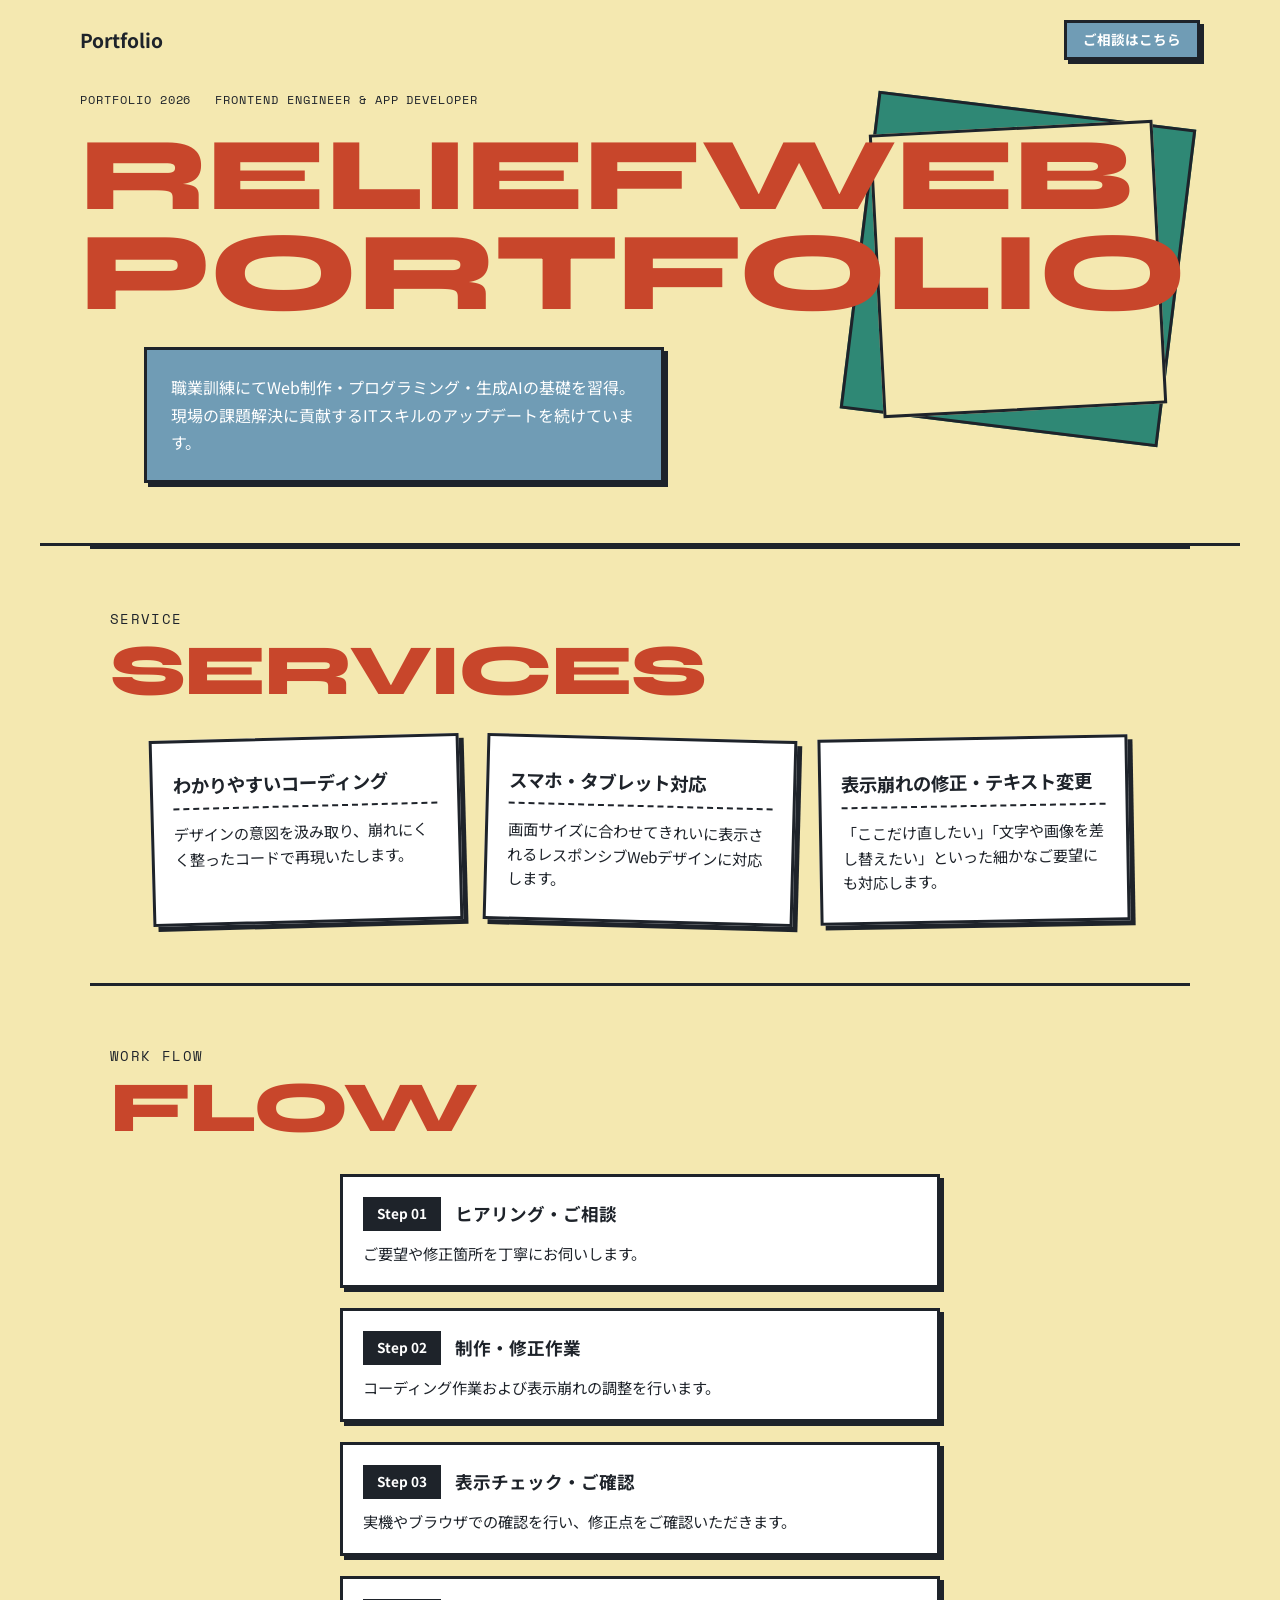
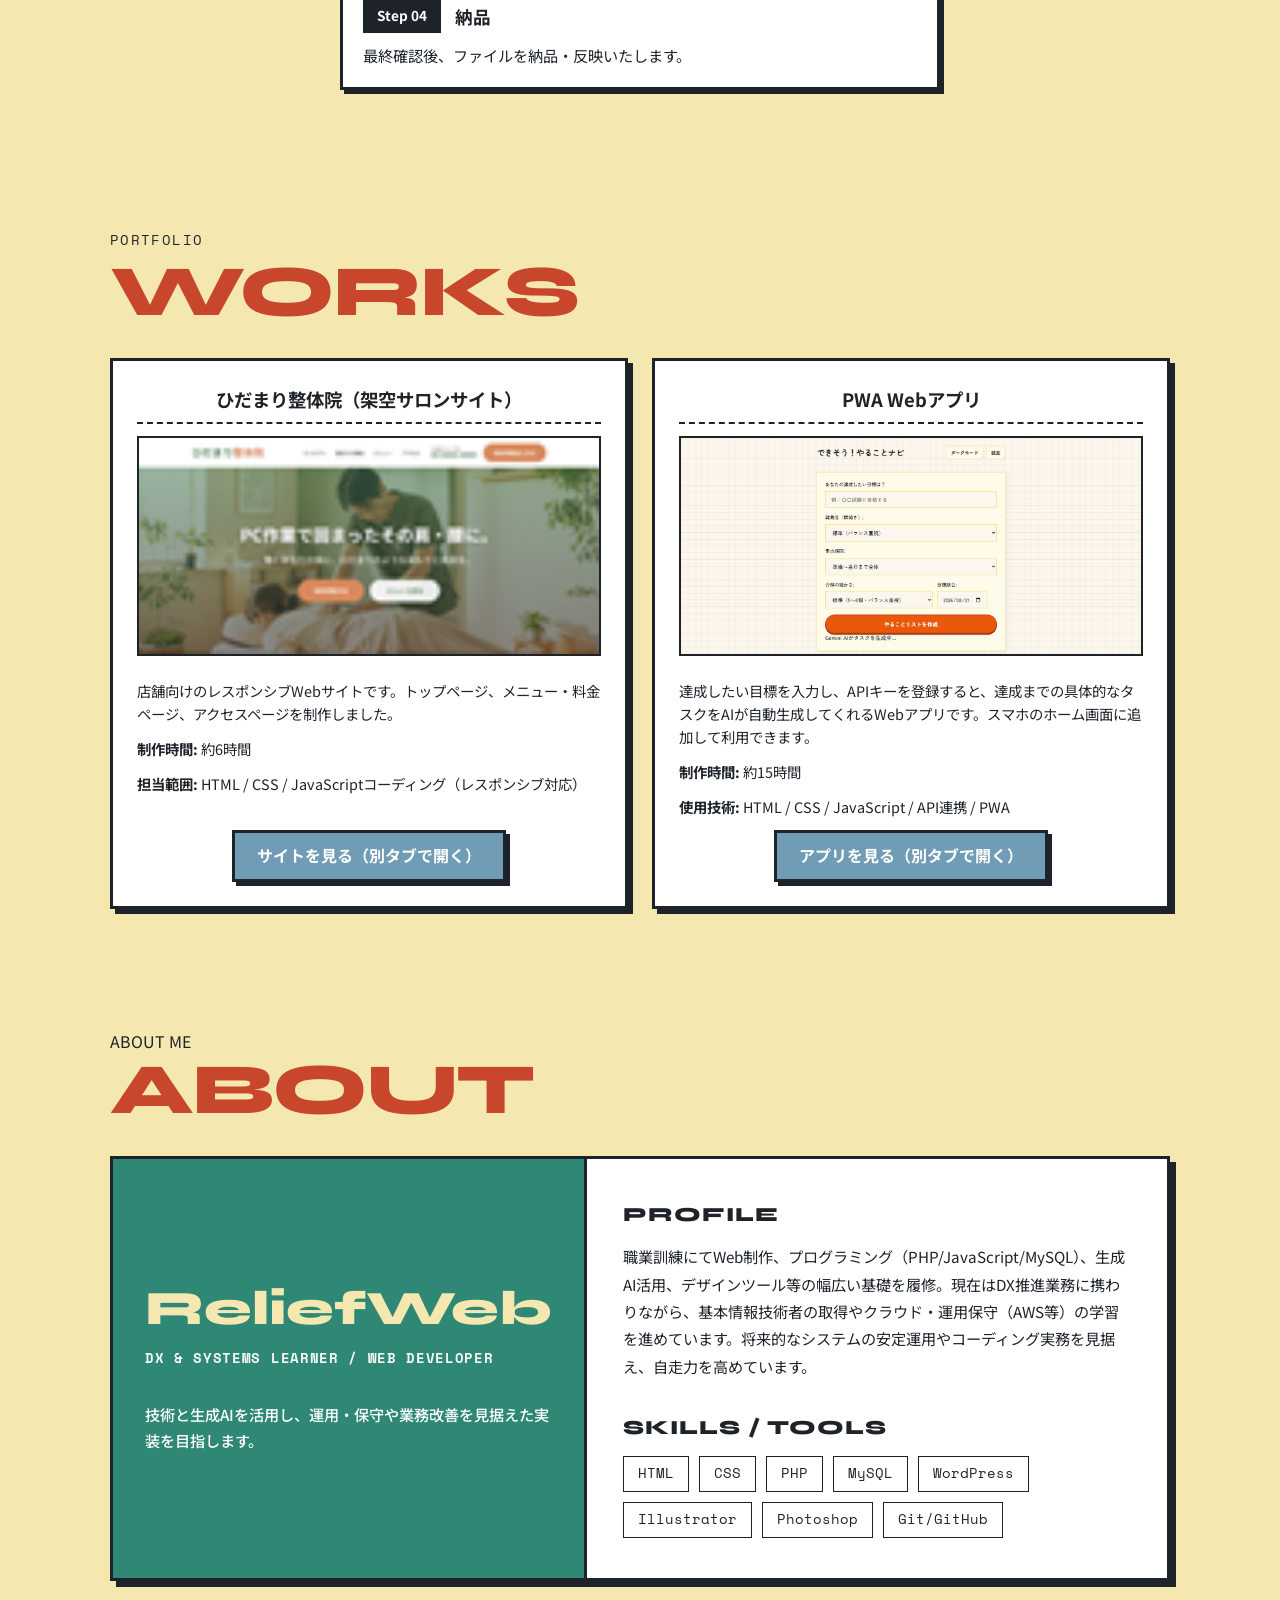
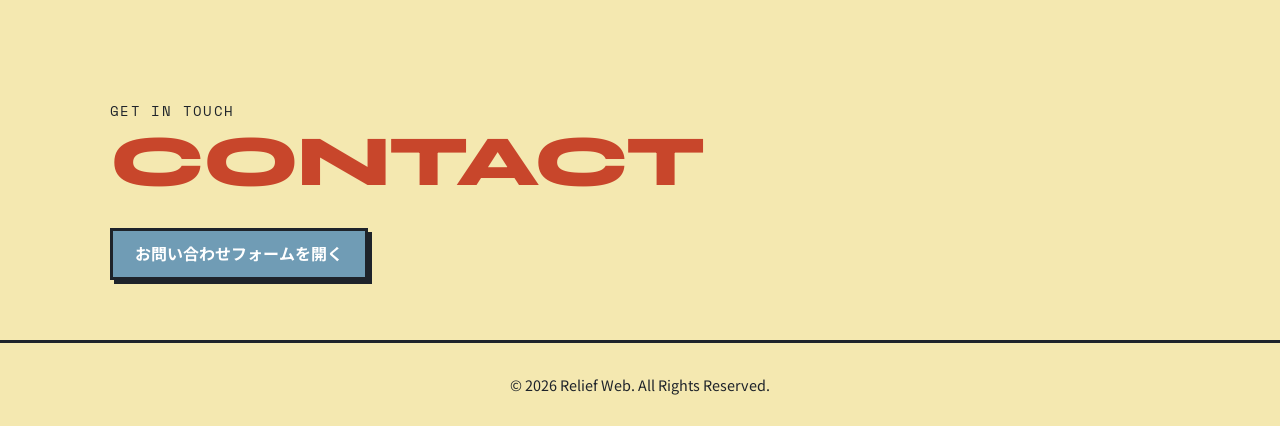
==== index.html @ 7569ce03 "Add files via upload" ====
<!DOCTYPE html>
<html lang="ja">
<head>
  <meta charset="UTF-8">
  <meta name="viewport" content="width=device-width, initial-scale=1.0">
  <!-- Google Fonts の読み込み -->
  <link rel="preconnect" href="https://fonts.googleapis.com">
  <link rel="preconnect" href="https://fonts.gstatic.com" crossorigin>
  <link href="https://fonts.googleapis.com/css2?family=Noto+Sans+JP:wght@400;500;700&family=Space+Mono&family=Syne:wght@800&display=swap" rel="stylesheet">
  <title>ReliefWeb | コーディング代行・ホームページ制作</title>
  <link rel="stylesheet" href="style.css">
</head>
<body>

  <!-- 1. ヘッダー -->
  <header class="site-header site-container">
    <div class="logo">Portfolio</div>
    <a href="#contact" class="btn header-btn">ご相談はこちら</a>
  </header>

  <main>
    <!-- 2. ヒーローエリア（メインビジュアル） -->
    <section class="hero site-container">
      <div class="hero-inner">
        <div class="hero-meta">
          <span>PORTFOLIO 2026</span>
          <span>FRONTEND ENGINEER & APP DEVELOPER</span>
        </div>
        <h1 class="hero-title">
          <span class="hero-title__main">RELIEFWEB</span>
          <span class="hero-title__sub">PORTFOLIO</span>
        </h1>
        <div class="hero-copy">
          <p>職業訓練にてWeb制作・プログラミング・生成AIの基礎を習得。現場の課題解決に貢献するITスキルのアップデートを続けています。</p>
        </div>
        <div class="hero-decor" aria-hidden="true"></div>
      </div>
    </section>

    <!-- 3. サービス内容 -->
    <section id="service">
      <div class="section-meta">SERVICE</div>
      <h2 class="section-title">SERVICES</h2>
      
      <div class="service__container">
        <article>
          <h3>わかりやすいコーディング</h3>
          <p>デザインの意図を汲み取り、崩れにくく整ったコードで再現いたします。</p>
        </article>

        <article>
          <h3>スマホ・タブレット対応</h3>
          <p>画面サイズに合わせてきれいに表示されるレスポンシブWebデザインに対応します。</p>
        </article>

        <article>
          <h3>表示崩れの修正・テキスト変更</h3>
          <p>「ここだけ直したい」「文字や画像を差し替えたい」といった細かなご要望にも対応します。</p>
        </article>
      </div>
    </section>

    <!-- 4. 制作の流れ -->
    <section id="flow">
      <div class="section-meta">WORK FLOW</div>
      <h2 class="section-title">FLOW</h2>
      <ol>
        <li>
          <span>Step 01</span>
          <h3>ヒアリング・ご相談</h3>
          <p>ご要望や修正箇所を丁寧にお伺いします。</p>
        </li>
        <li>
          <span>Step 02</span>
          <h3>制作・修正作業</h3>
          <p>コーディング作業および表示崩れの調整を行います。</p>
        </li>
        <li>
          <span>Step 03</span>
          <h3>表示チェック・ご確認</h3>
          <p>実機やブラウザでの確認を行い、修正点をご確認いただきます。</p>
        </li>
        <li>
          <span>Step 04</span>
          <h3>納品</h3>
          <p>最終確認後、ファイルを納品・反映いたします。</p>
        </li>
      </ol>
    </section>

    <!-- 制作実績 (Works Section) -->
    <section id="works">
      <div class="section-meta">PORTFOLIO</div>
      <h2 class="section-title">WORKS</h2>
      <div class="works__container">

        <!-- 実績 1: 整体院サイト -->
        <article class="works__card">
          <div class="works__body">
            <h3>ひだまり整体院（架空サロンサイト）</h3>
            <div class="works__image">
              <img src="images/01.png" alt="ひだまり整体院 サンプルサイト">
            </div>
            <p class="works__desc">店舗向けのレスポンシブWebサイトです。トップページ、メニュー・料金ページ、アクセスページを制作しました。</p>
            <p class="works__meta"><strong>制作時間:</strong> 約6時間</p>
            <p class="works__meta"><strong>担当範囲:</strong> HTML / CSS / JavaScriptコーディング（レスポンシブ対応）</p>
            <a href="https://reliefweb0202.github.io/hidamari-seitai/" target="_blank" rel="noopener" class="btn">サイトを見る（別タブで開く）</a>
          </div>
        </article>

        <!-- 実績 2: PWAアプリ -->
        <article class="works__card">
          <div class="works__body">
            <h3>PWA Webアプリ</h3>
            <div class="works__image">
              <img src="images/02.png" alt="PWA Webアプリ">
            </div>
            <p class="works__desc">達成したい目標を入力し、APIキーを登録すると、達成までの具体的なタスクをAIが自動生成してくれるWebアプリです。スマホのホーム画面に追加して利用できます。</p>
            <p class="works__meta"><strong>制作時間:</strong> 約15時間</p>
            <p class="works__meta"><strong>使用技術:</strong> HTML / CSS / JavaScript / API連携 / PWA</p>
            <a href="https://reliefweb0202.github.io/yarukoto-navi/" target="_blank" rel="noopener" class="btn">アプリを見る（別タブで開く）</a>
          </div>
        </article>

      </div>
    </section>

    <!-- プロフィール & スキルセクション (ABOUT) -->
    <section id="about" class="about-section">
      <div class="about-meta">ABOUT ME</div>
      <h2 class="about-title">ABOUT</h2>

      <div class="about-card">
        <div class="about-card__left">
          <h3 class="about-name">ReliefWeb</h3>
          <p class="about-sub">DX & SYSTEMS LEARNER / WEB DEVELOPER</p>
          <p class="about-catch">技術と生成AIを活用し、運用・保守や業務改善を見据えた実装を目指します。</p>
        </div>

        <div class="about-card__right">
          <div class="about-block">
            <h3 class="about-heading">PROFILE</h3>
            <p class="about-text">
              職業訓練にてWeb制作、プログラミング（PHP/JavaScript/MySQL）、生成AI活用、デザインツール等の幅広い基礎を履修。現在はDX推進業務に携わりながら、基本情報技術者の取得やクラウド・運用保守（AWS等）の学習を進めています。将来的なシステムの安定運用やコーディング実務を見据え、自走力を高めています。
            </p>
          </div>

          <div class="about-block">
            <h3 class="about-heading">SKILLS / TOOLS</h3>
            <ul class="skills-list">
              <li>HTML</li>
              <li>CSS</li>
              <li>PHP</li>
              <li>MySQL</li>
              <li>WordPress</li>
              <li>Illustrator</li>
              <li>Photoshop</li>
              <li>Git/GitHub</li>
            </ul>
          </div>
        </div>
      </div>
    </section>

    <!-- 6. お問い合わせ -->
    <section id="contact">
      <div class="section-meta">GET IN TOUCH</div>
      <h2 class="section-title">CONTACT</h2>
      <a href="https://forms.gle/KdnSxsu2aydY5RtW8" target="_blank" rel="noopener" class="btn">お問い合わせフォームを開く</a>
    </section>
  </main>

  <!-- フッター -->
  <footer>
    <p>&copy; 2026 Relief Web. All Rights Reserved.</p>
  </footer>

</body>
</html>
---- style.css ----
:root {
	--color-bg: #F4E8B0;       /* レトロイエロー */
	--color-teal: #2F8875;     /* ティールグリーン */
	--color-red: #C8462B;      /* テラコッタレッド */
	--color-blue: #709CB5;     /* スモーキーブルー */
	--color-white: #FFFFFF;
	--color-text: #1E232A;
	--color-line: #1E232A;

	--font-heading: 'Syne', sans-serif;
	--font-body: 'Noto Sans JP', sans-serif;
	--font-mono: 'Space Mono', monospace;

	--border: 3px solid var(--color-line);
}

/* ==========================================
   1. 基本設定（リセット・ベーススタイル）
   ========================================== */
* {
	box-sizing: border-box;
	margin: 0;
	padding: 0;
}

html {
	scroll-behavior: smooth;
}

body {
	font-family: var(--font-body);
	color: var(--color-text);
	line-height: 1.6;
	background-color: var(--color-bg);
	text-align: center;
	overflow-x: hidden;
}

a {
	text-decoration: none;
	color: inherit;
}

/* ==========================================
   2. 共通レイアウト & 見出し・ボタンパーツ
   ========================================== */
section {
	max-width: 1100px;
	margin: 0 auto;
	padding: 60px 20px;
	text-align: left;
}

.section-meta {
	font-family: var(--font-mono);
	font-size: 0.85rem;
	letter-spacing: 0.1em;
	color: var(--color-text);
	margin-bottom: 4px;
}

.section-title, h2 {
	font-family: var(--font-heading);
	font-size: clamp(3rem, 7vw, 4.5rem);
	font-weight: 800;
	color: var(--color-red);
	text-align: left;
	margin-bottom: 30px;
	line-height: 1;
	letter-spacing: -0.03em;
}

/* 共通サブボタン */
.btn {
	display: inline-block;
	padding: 10px 22px;
	background-color: var(--color-blue);
	color: var(--color-white);
	font-weight: bold;
	border: var(--border);
	border-radius: 0;
	box-shadow: 4px 4px 0 var(--color-line);
	transition: transform 0.1s, box-shadow 0.1s;
}

.btn:hover {
	transform: translate(-2px, -2px);
	box-shadow: 6px 6px 0 var(--color-line);
}

/* 共通メインボタン */
.btn-main {
	display: inline-block;
	font-size: 1.1rem;
	font-weight: bold;
	padding: 16px 36px;
	background-color: var(--color-blue);
	color: var(--color-white);
	border: var(--border);
	border-radius: 0;
	box-shadow: 4px 4px 0 var(--color-line);
	transition: transform 0.1s, box-shadow 0.1s;
	margin-bottom: 50px;
}

.btn-main:hover {
	transform: translate(-2px, -2px);
	box-shadow: 6px 6px 0 var(--color-line);
}

/* ==========================================
   3. ヘッダー (Header)
   ========================================== */
.site-header {
	display: flex;
	justify-content: space-between;
	align-items: center;
	padding-top: 20px;
	padding-bottom: 10px;
	background-color: var(--color-bg);
}

.site-header .logo {
	font-family: var(--font-body);
	font-weight: bold;
	font-size: 1.2rem;
}

.header-btn {
	padding: 6px 16px;
	font-size: 0.85rem;
}

/* ==========================================
   4. メインビジュアル (Hero Section)
   ========================================== */
.site-container {
	width: 100%;
	max-width: 1200px;
	margin-inline: auto;
	padding-left: clamp(16px, 4vw, 40px);
	padding-right: clamp(16px, 4vw, 40px);
}

.hero {
	position: relative;
	overflow: hidden;
	width: 100%;
	padding-top: 20px;
	padding-bottom: 60px;
	border-bottom: var(--border);
	background-color: var(--color-bg);
}

.hero-inner {
	position: relative;
	width: 100%;
}

.hero-meta {
	display: flex;
	flex-wrap: wrap;
	gap: 12px 24px;
	margin-bottom: 20px;
	font-family: var(--font-mono);
	font-size: 12px;
	letter-spacing: 0.08em;
}

.hero-title {
	position: relative;
	z-index: 2;
	width: 100%;
	margin: 0;
	font-family: var(--font-heading);
	font-weight: 800;
	line-height: 0.9;
	letter-spacing: -0.03em;
	text-transform: uppercase;
	color: var(--color-red);
	text-align: left;
	
}

.hero-title__main {
	display: block;
	font-size: clamp(1.6rem, 8.5vw, 6.5rem);
	white-space: normal;
}

.hero-title__sub {
	display: block;
	font-size: clamp(1.8rem, 9.5vw, 7rem);
	white-space: normal;
}

.hero-copy {
	position: relative;
	z-index: 3;
	max-width: 520px;
	margin: 24px 0 0 clamp(0px, 5vw, 80px);
	padding: 24px;
	border: var(--border);
	background: var(--color-blue);
	color: var(--color-white);
	text-align: left;
	box-shadow: 4px 4px 0 var(--color-line);
}

.hero-copy p {
	margin: 0;
	line-height: 1.7;
}

/* 右上の装飾枠 */
.hero-decor {
	position: absolute;
	right: 2%;
	top: 5%;
	width: clamp(180px, 28vw, 320px);
	aspect-ratio: 1;
	background: var(--color-teal);
	border: var(--border);
	transform: rotate(7deg);
	z-index: 1;
}

.hero-decor::after {
	content: '';
	position: absolute;
	inset: 15px;
	border: var(--border);
	background: var(--color-bg);
	transform: rotate(-10deg);
}

/* ==========================================
   5. サービス内容 (#service)
   ========================================== */
#service {
	border-top: var(--border);
	border-bottom: var(--border);
	padding: 60px 20px;
	overflow: hidden;
	background-color: var(--color-bg);
}

.service__container {
	display: flex;
	flex-wrap: wrap;
	justify-content: center;
	gap: 24px;
}

#service article {
	flex: 1 1 calc(33.333% - 24px);
	max-width: 310px;
	min-width: 260px;
	background-color: var(--color-white);
	padding: 28px 20px;
	border: var(--border);
	box-shadow: 5px 5px 0 var(--color-line);
	text-align: left;
	border-radius: 0;
}

#service article:nth-child(1) { transform: rotate(-1.5deg); }
#service article:nth-child(2) { transform: rotate(1.5deg); }
#service article:nth-child(3) { transform: rotate(-1deg); }

#service article h3 {
	font-size: 1.15rem;
	font-weight: bold;
	color: var(--color-text);
	margin-bottom: 12px;
	padding-bottom: 8px;
	border-bottom: 2px dashed var(--color-line);
}

#service article p {
	font-size: 0.95rem;
	color: var(--color-text);
	line-height: 1.6;
}

/* ==========================================
   6. 制作の流れ (#flow)
   ========================================== */
#flow ol {
	list-style: none;
	padding: 0;
	max-width: 600px;
	margin: 0 auto;
}

#flow li {
	background-color: var(--color-white);
	border: var(--border);
	box-shadow: 4px 4px 0 var(--color-line);
	padding: 20px;
	margin-bottom: 20px;
	text-align: left;
	border-radius: 0;
}

#flow li span {
	display: inline-block;
	background-color: var(--color-text);
	color: var(--color-white);
	font-size: 0.85rem;
	font-weight: bold;
	padding: 4px 12px;
	border: 2px solid var(--color-line);
	margin-right: 10px;
	border-radius: 0;
}

#flow li h3 {
	display: inline-block;
	font-size: 1.1rem;
	color: var(--color-text);
	margin: 0;
	vertical-align: middle;
}

#flow li p {
	font-size: 0.95rem;
	color: var(--color-text);
	margin-top: 10px;
	line-height: 1.6;
}

/* ==========================================
   7. 制作実績 (#works)
   ========================================== */
#works {
	padding: 60px 20px;
	background-color: var(--color-bg);
}

.works__container {
	max-width: 1100px;
	margin: 0 auto;
	display: flex;
	gap: 24px;
	justify-content: center;
	align-items: stretch;
}

.works__card {
	flex: 1 1 calc(50% - 12px);
	background-color: var(--color-white);
	border: var(--border);
	box-shadow: 5px 5px 0 var(--color-line);
	padding: 24px;
	text-align: left;
	display: flex;
	flex-direction: column;
	border-radius: 0;
}

.works__body {
	display: flex;
	flex-direction: column;
	flex: 1;
}

.works__body h3 {
	font-size: 1.15rem;
	font-weight: bold;
	color: var(--color-text);
	margin-bottom: 12px;
	padding-bottom: 8px;
	border-bottom: 2px dashed var(--color-line);
	text-align: center;
}

.works__image {
	margin-bottom: 16px;
	text-align: center;
}

.works__image img {
	width: 100%;
	height: 220px;
	object-fit: cover;
	object-position: top;
	border: 2px solid var(--color-line);
	border-radius: 0; /* 直角に統一 */
}

.works__desc, .works__meta {
	font-size: 0.9rem;
	color: var(--color-text);
	line-height: 1.6;
	margin-bottom: 12px;
}

.works__card .btn {
	margin-top: auto;
	align-self: center;
}

/* ==========================================
   8. プロフィール & スキル (ABOUT)
   ========================================== */
.about-section {
	max-width: 1100px;
	margin: 0 auto;
	padding: 60px 20px;
	text-align: left;
}

.about-card {
	display: flex;
	border: var(--border);
	background-color: var(--color-white);
	box-shadow: 6px 6px 0 var(--color-line);
}

.about-card__left {
	flex: 0 0 42%;
	background-color: var(--color-teal);
	color: var(--color-white);
	padding: 40px 32px;
	display: flex;
	flex-direction: column;
	justify-content: center;
	border-right: var(--border);
}

.about-name {
	font-family: var(--font-heading);
	font-size: clamp(2rem, 4vw, 3rem);
	font-weight: 800;
	color: var(--color-bg);
	margin-bottom: 12px;
	line-height: 1.1;
}

.about-sub {
	font-family: var(--font-mono);
	font-size: 0.85rem;
	font-weight: bold;
	letter-spacing: 0.05em;
	margin-bottom: 32px;
	opacity: 0.95;
}

.about-catch {
	font-size: 0.95rem;
	line-height: 1.7;
	font-weight: 500;
}

.about-card__right {
	flex: 1;
	padding: 40px 36px;
	background-color: var(--color-white);
	color: var(--color-text);
	display: flex;
	flex-direction: column;
	gap: 32px;
}

.about-heading {
	font-family: var(--font-heading);
	font-size: 1.25rem;
	font-weight: 800;
	color: var(--color-text);
	margin-bottom: 12px;
	letter-spacing: 0.05em;
}

.about-text {
	font-size: 0.95rem;
	line-height: 1.8;
	color: var(--color-text);
}

.skills-list {
	display: flex;
	flex-wrap: wrap;
	gap: 10px;
	list-style: none;
	padding: 0;
	margin: 0;
}

.skills-list li {
	font-family: var(--font-mono);
	font-size: 0.85rem;
	padding: 6px 14px;
	border: 1.5px solid var(--color-line);
	background-color: var(--color-white);
	color: var(--color-text);
	border-radius: 0;
}

/* ==========================================
   9. フッター (Footer)
   ========================================== */
footer {
	text-align: center;
	padding: 30px 20px;
	background-color: var(--color-bg);
	border-top: var(--border);
	font-size: 0.9rem;
	color: var(--color-text);
}

/* ==========================================
   10. レスポンシブ対応 (768px / 820px 以下)
   ========================================== */
@media (max-width: 820px) {
	.about-card {
		flex-direction: column;
	}

	.about-card__left {
		flex: 1 1 100%;
		border-right: none;
		border-bottom: var(--border);
		padding: 32px 24px;
	}

	.about-card__right {
		padding: 32px 24px;
	}
}

@media (max-width: 768px) {
	.hero-copy {
		margin-left: 0;
	}

	.hero-decor {
		top: 0;
		opacity: 0.6;
	}

	#service article {
		flex: 0 0 100%;
		max-width: 100%;
		transform: none !important;
	}

	.works__container {
		flex-direction: column;
	}

	.works__card {
		flex: 1 1 100%;
	}
}
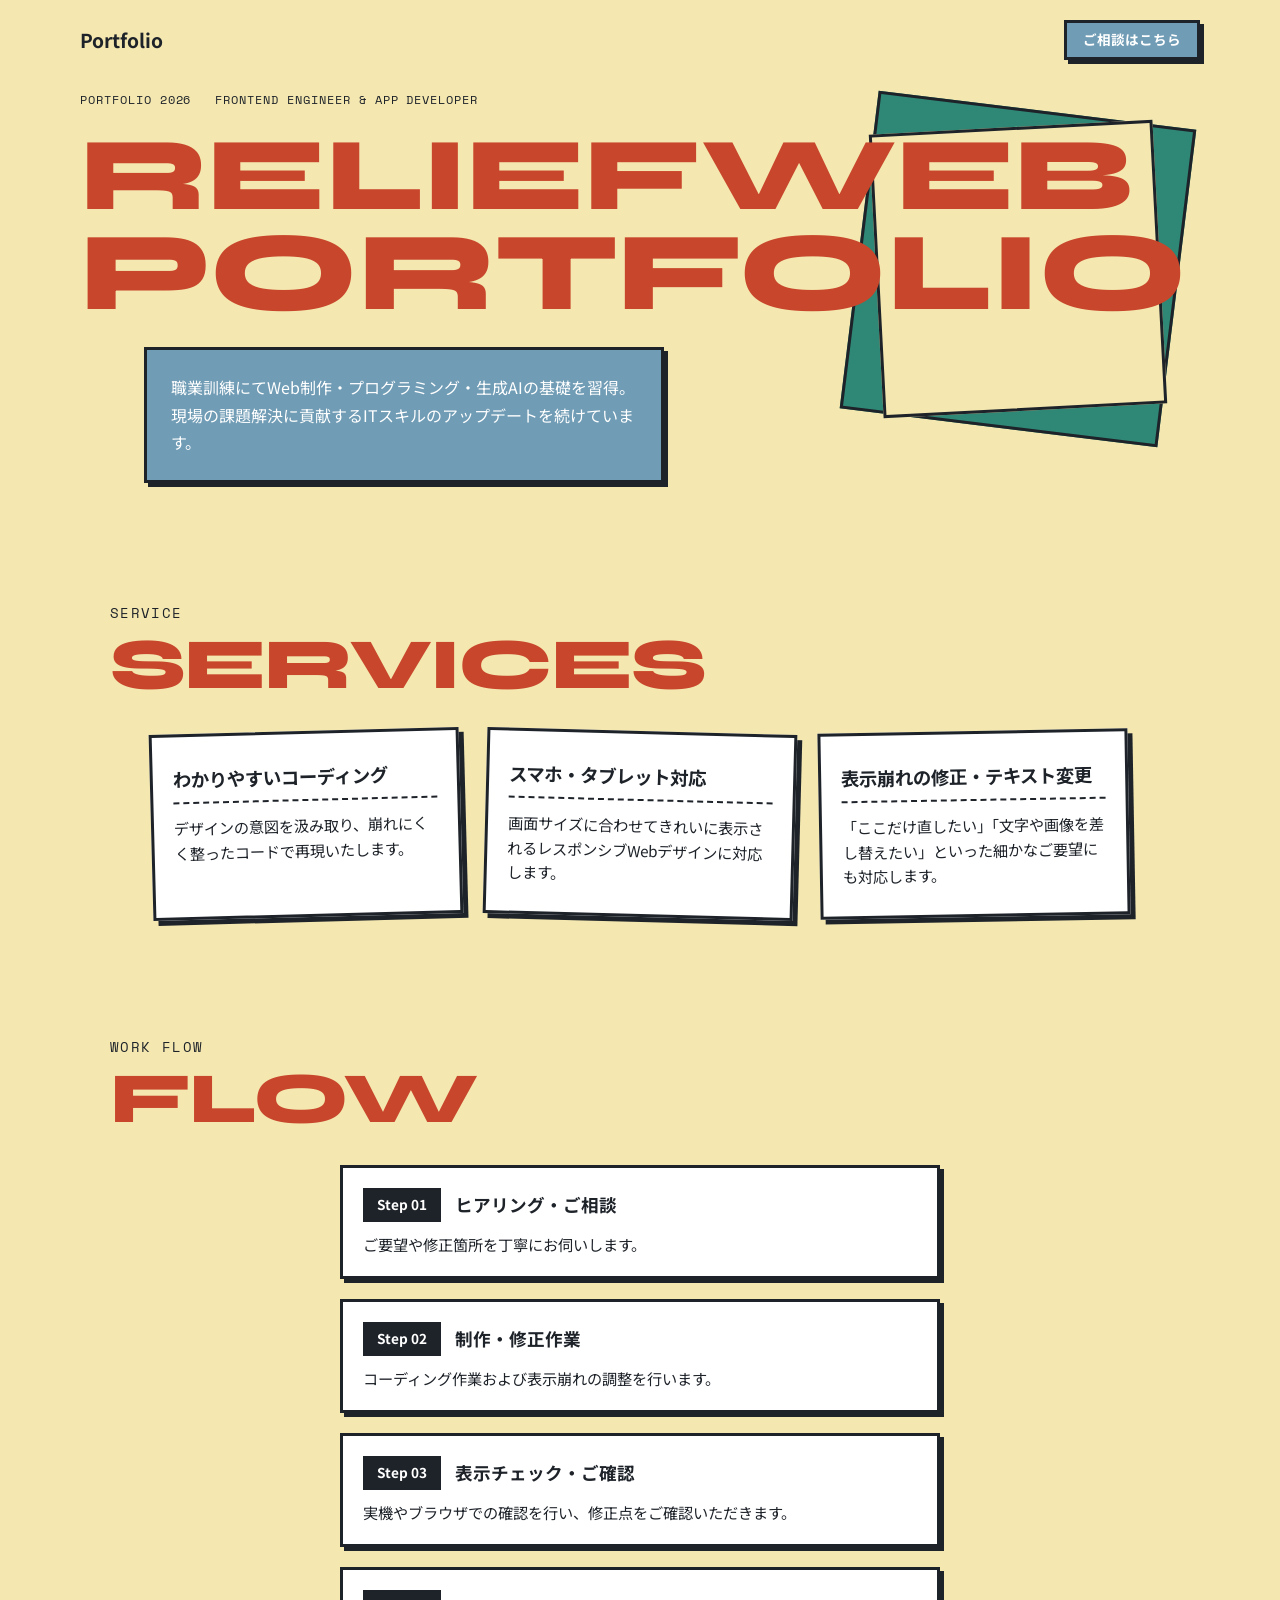
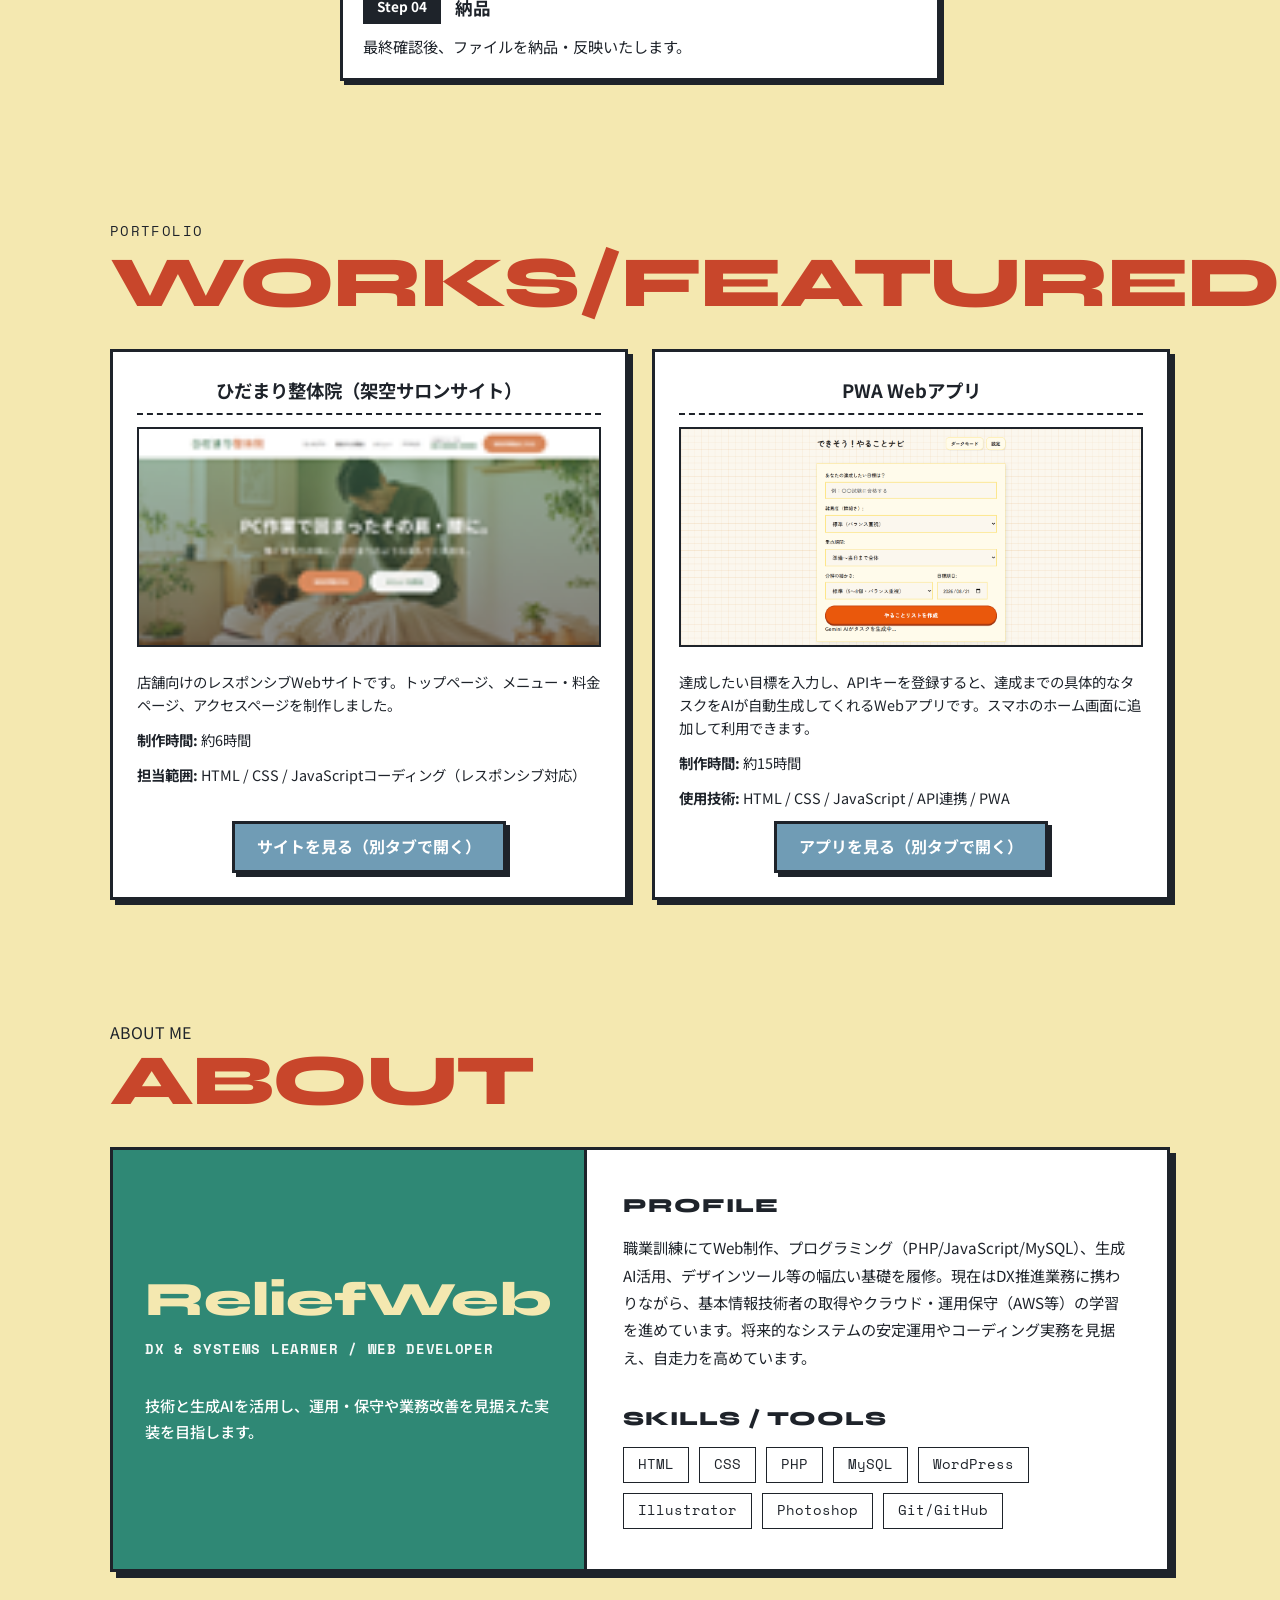
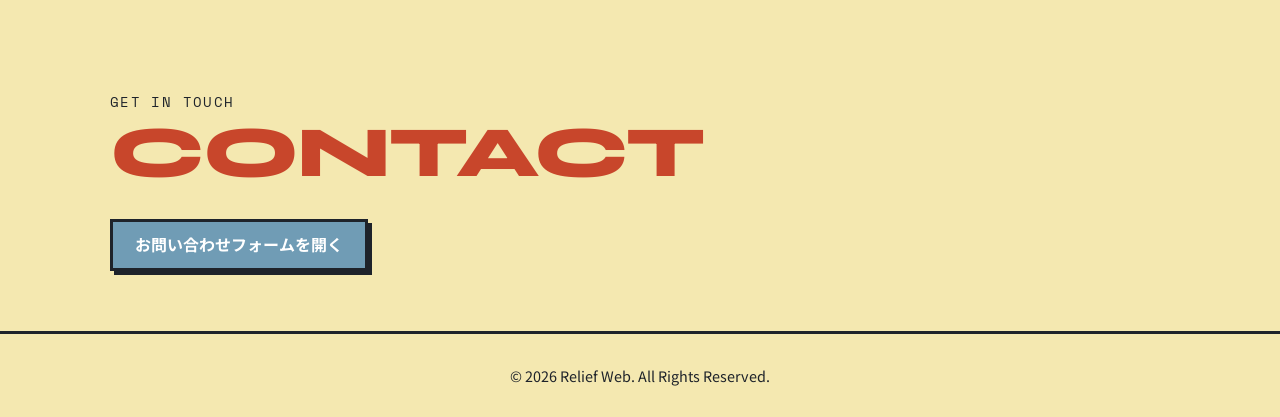
==== commit a5d6d6e4: "Update index.html" ====
--- a/index.html
+++ b/index.html
@@ -91,7 +91,7 @@
     <!-- 制作実績 (Works Section) -->
     <section id="works">
       <div class="section-meta">PORTFOLIO</div>
-      <h2 class="section-title">WORKS</h2>
+      <h2 class="section-title">WORKS/FEATURED</h2>
       <div class="works__container">
 
         <!-- 実績 1: 整体院サイト -->
@@ -176,4 +176,4 @@
   </footer>
 
 </body>
-</html>+</html>
--- a/style.css
+++ b/style.css
@@ -148,7 +148,6 @@
 	width: 100%;
 	padding-top: 20px;
 	padding-bottom: 60px;
-	border-bottom: var(--border);
 	background-color: var(--color-bg);
 }
 
@@ -238,8 +237,6 @@
    5. サービス内容 (#service)
    ========================================== */
 #service {
-	border-top: var(--border);
-	border-bottom: var(--border);
 	padding: 60px 20px;
 	overflow: hidden;
 	background-color: var(--color-bg);
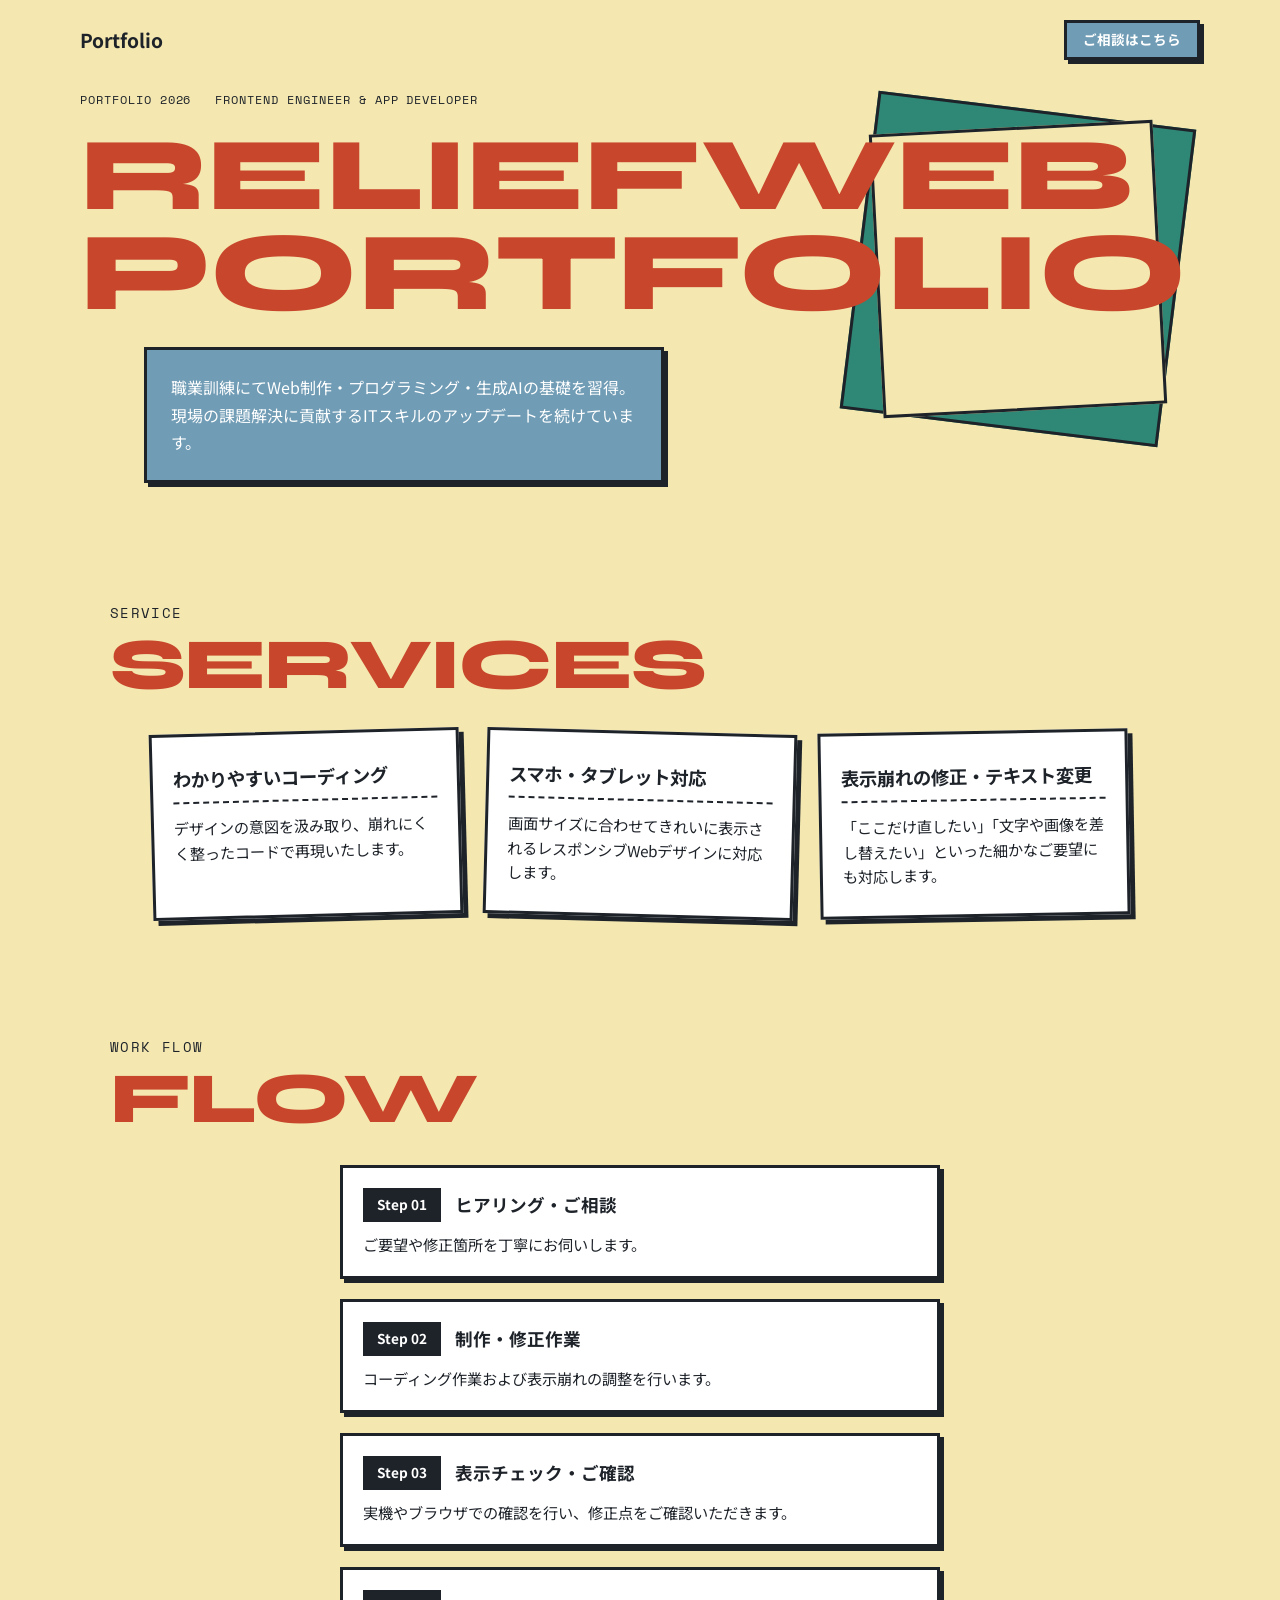
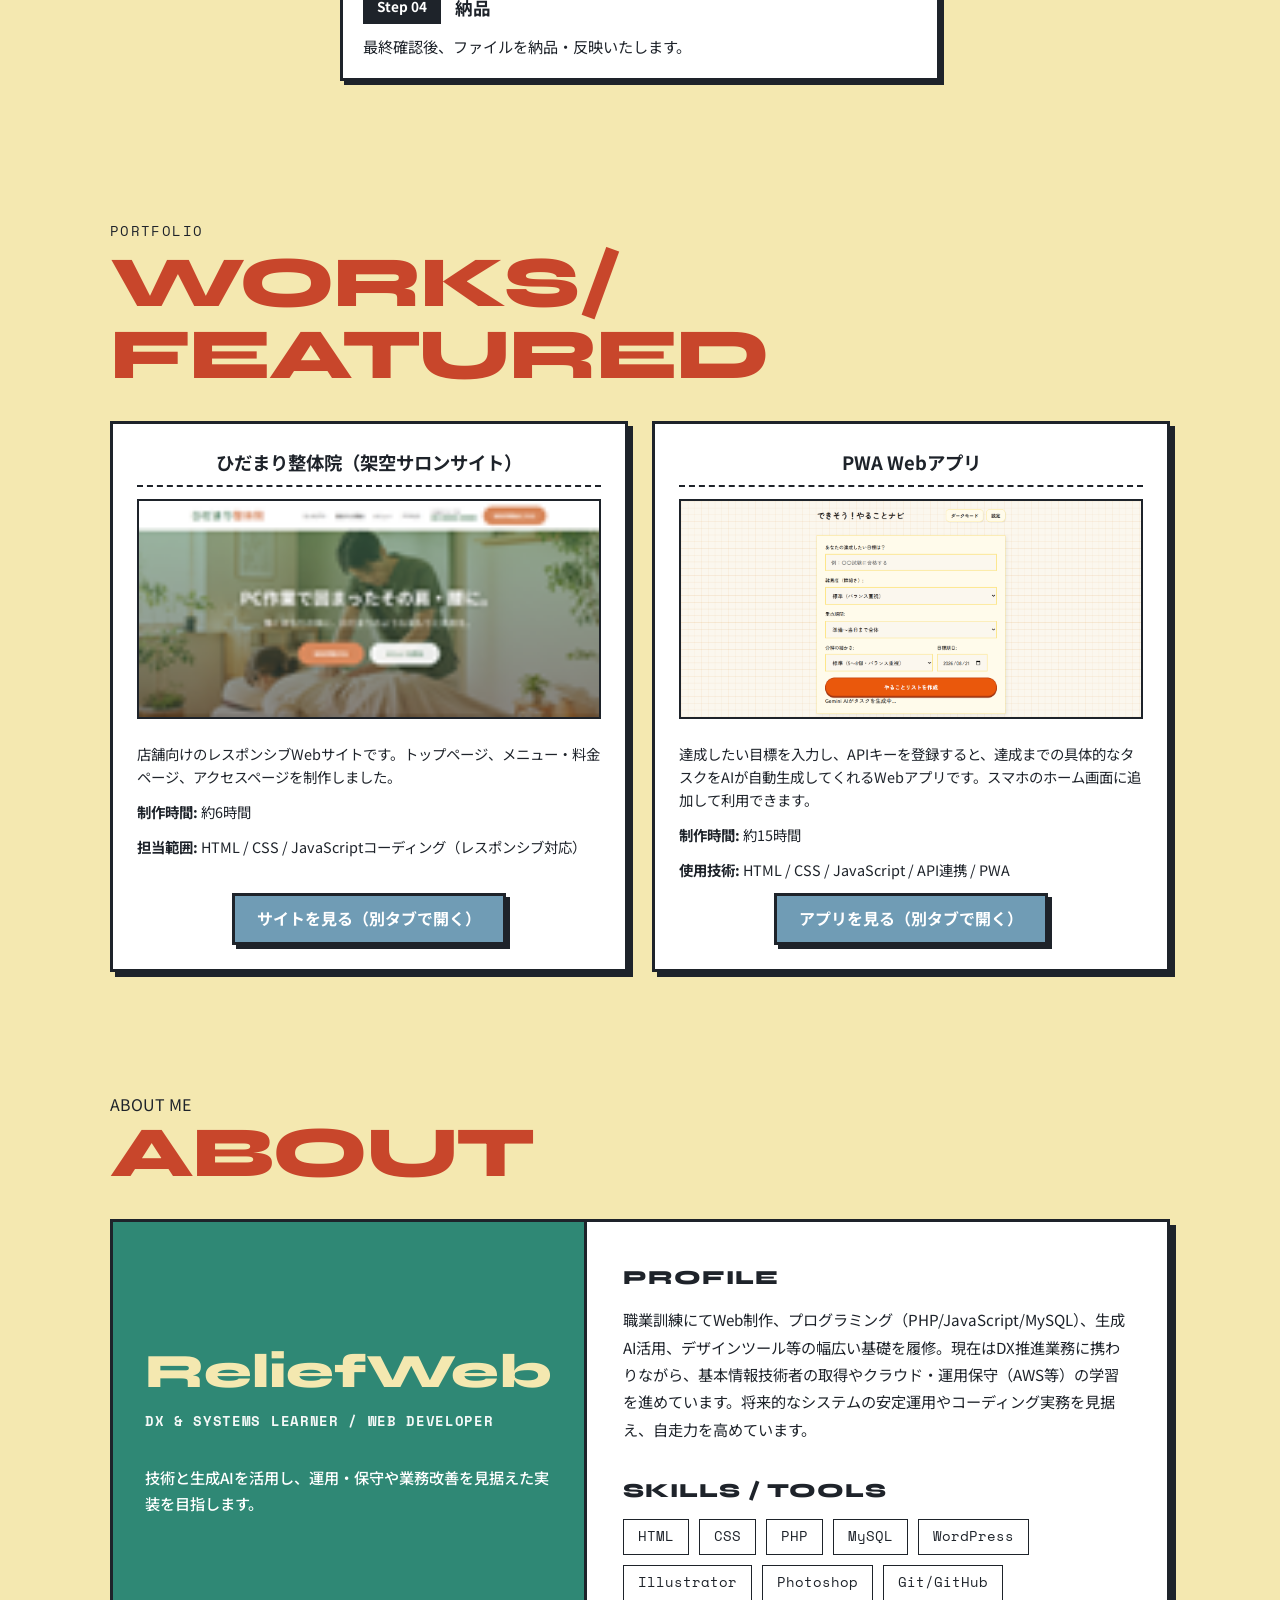
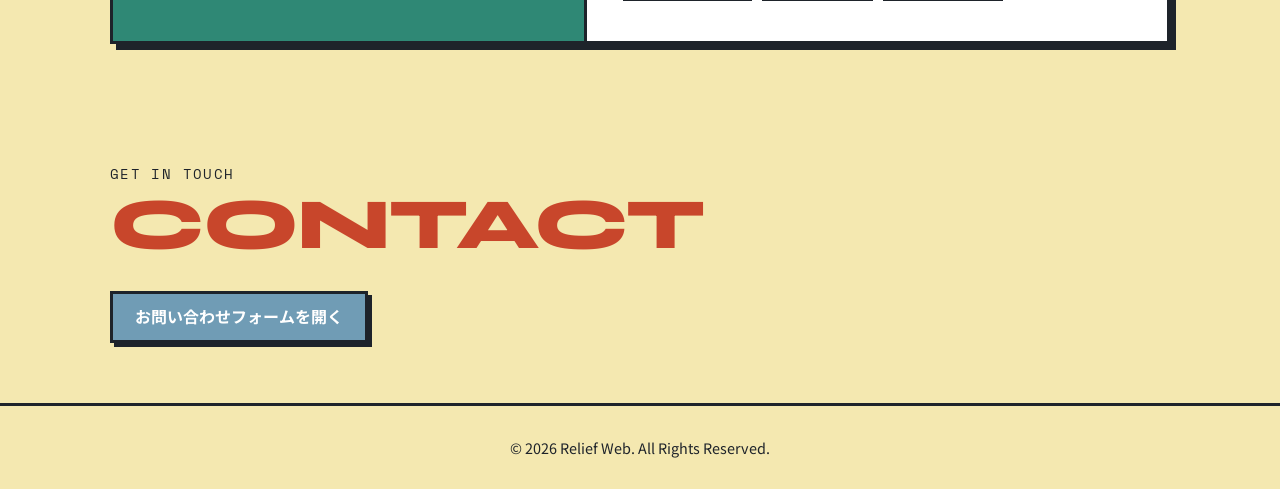
==== commit 351ff8f6: "Update index.html" ====
--- a/index.html
+++ b/index.html
@@ -91,7 +91,7 @@
     <!-- 制作実績 (Works Section) -->
     <section id="works">
       <div class="section-meta">PORTFOLIO</div>
-      <h2 class="section-title">WORKS/FEATURED</h2>
+      <h2 class="section-title">WORKS/<br>FEATURED</h2>
       <div class="works__container">
 
         <!-- 実績 1: 整体院サイト -->
